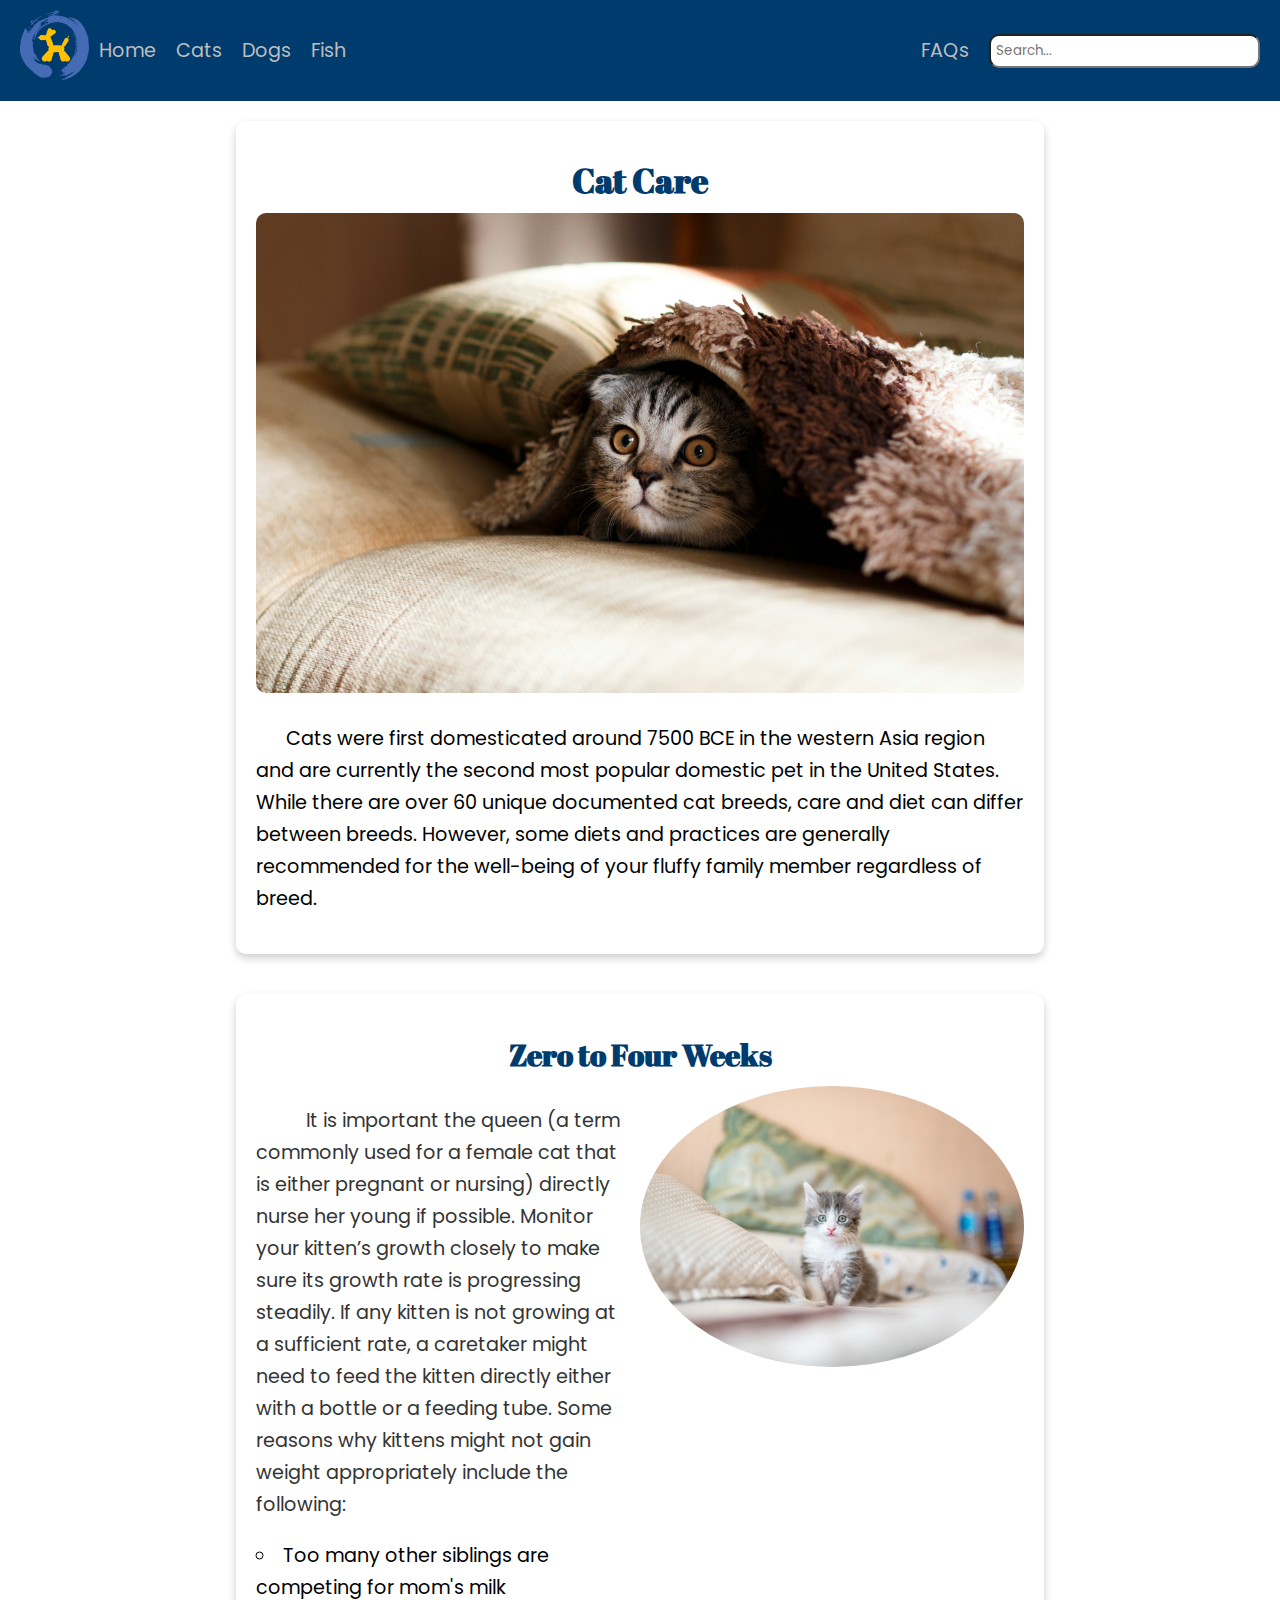
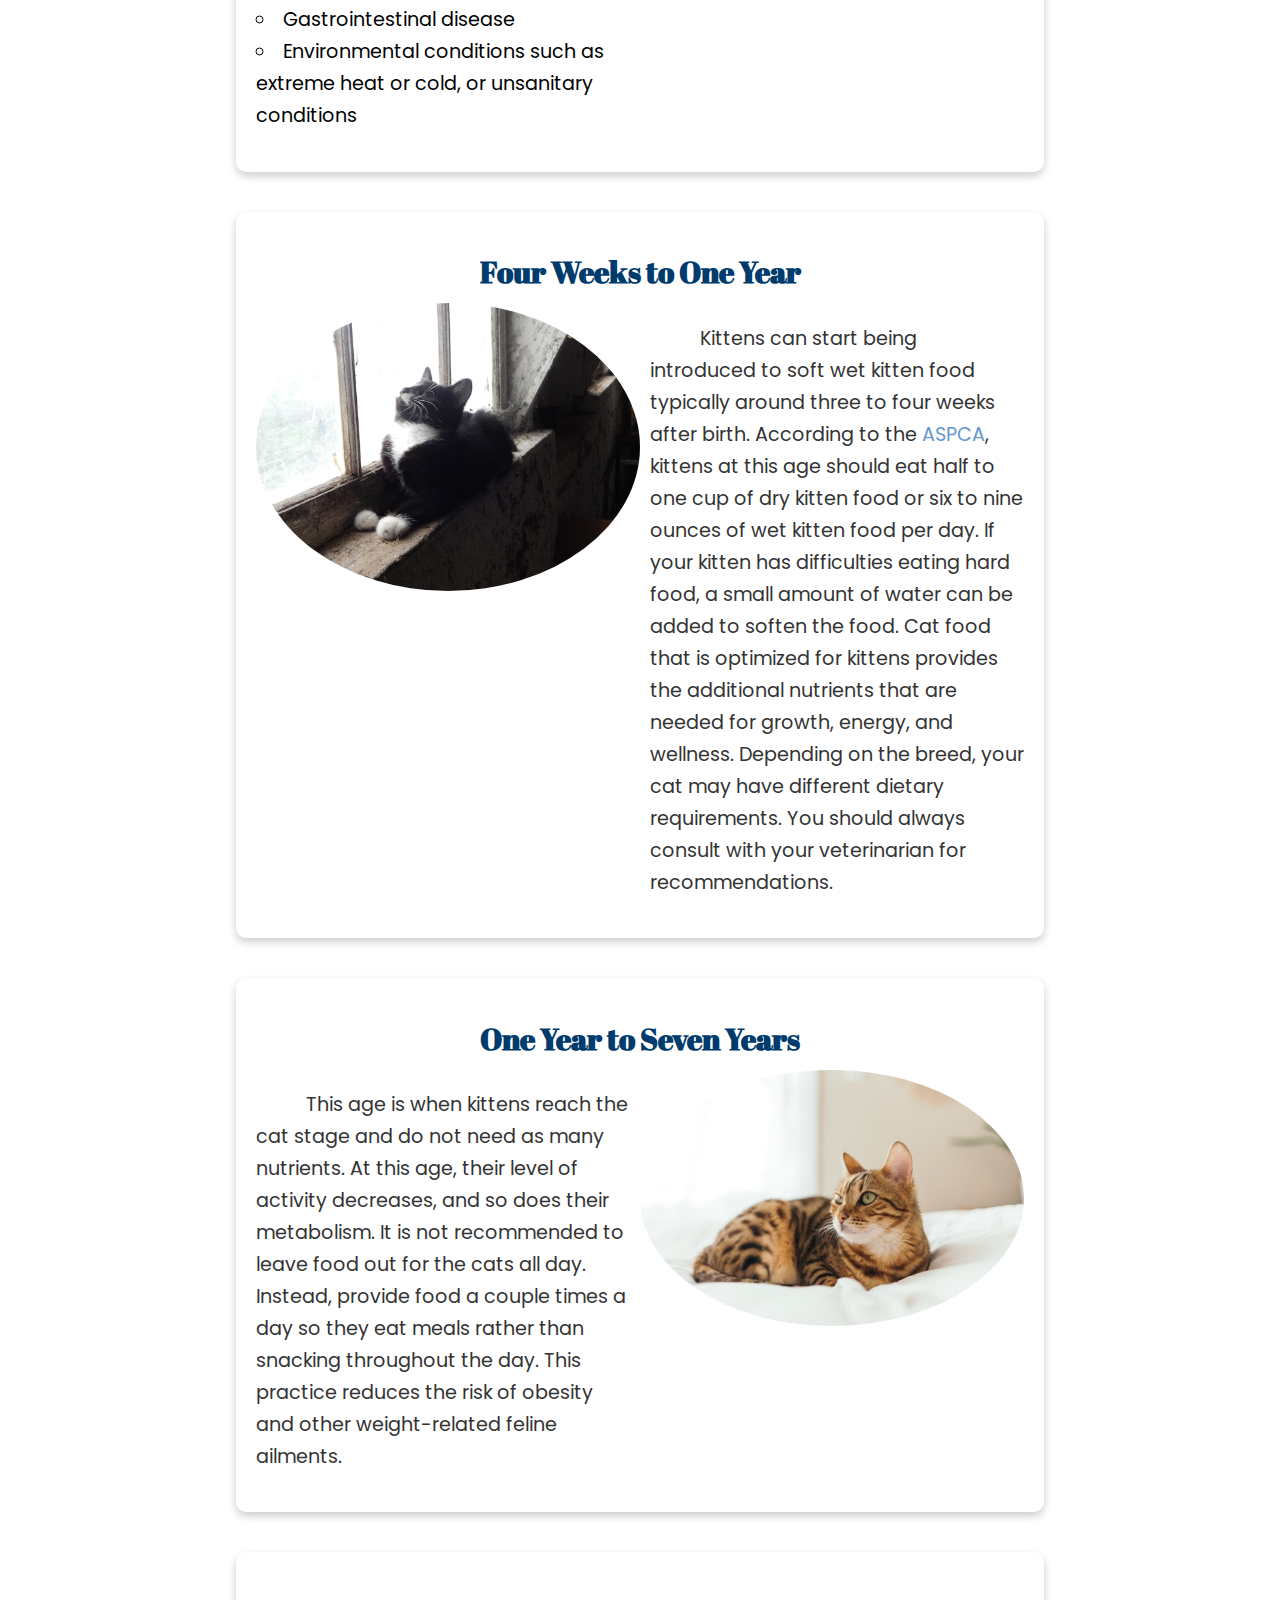
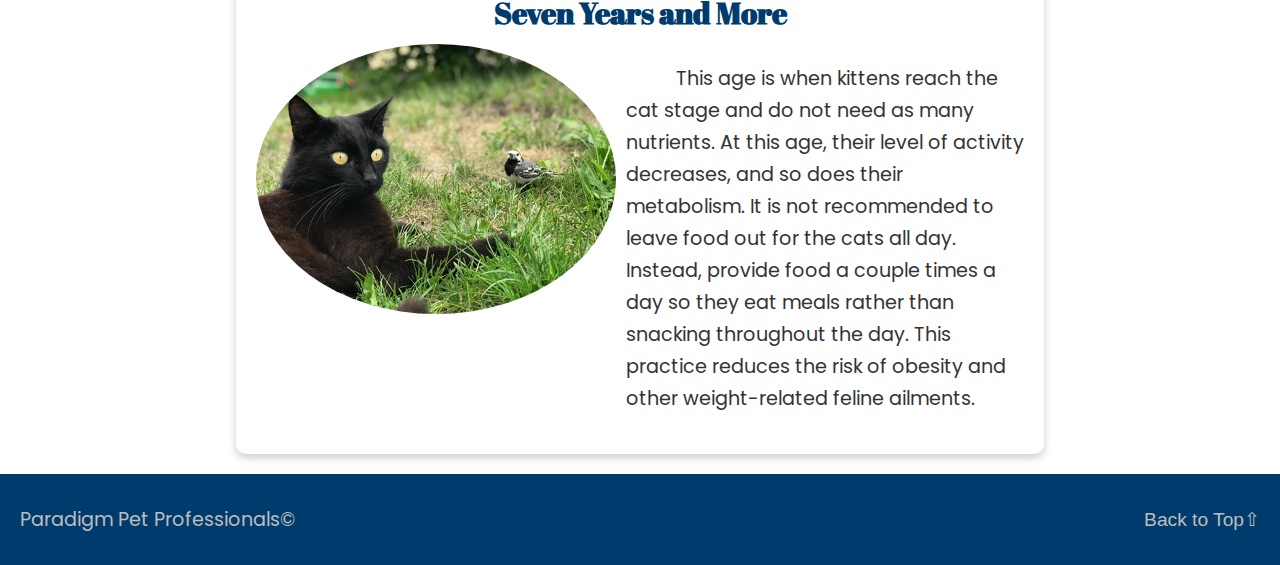
==== cats.html @ 29e00106 "added dogs" ====
<!DOCTYPE html>
<html lang="en">
	<head>
		<meta charset="UTF-8" />
		<meta name="viewport" content="width=device-width, initial-scale=1.0" />
		<title>Cats - Paradigm Pet Professionals</title>
		<link rel="stylesheet" type="text/css" href="styles.css" />
		<link rel="preconnect" href="https://fonts.googleapis.com" />
		<link rel="preconnect" href="https://fonts.gstatic.com" crossorigin />
		<link
			href="https://fonts.googleapis.com/css2?family=Abril+Fatface&family=Poppins&display=swap"
			rel="stylesheet"
		/>
	</head>
	<body>
		<div class="content-wrap">
			<header class="header">
				<div class="logo">
					<a href="index.html">
						<img src="/images/logo.png" alt="Paradigm Pet Professionals Logo" />
					</a>
				</div>
				<div class="nav-links">
					<a href="index.html">Home</a>
					<a class="cats-index" href="cats.html">Cats</a>
					<a href="dogs.html">Dogs</a>
					<a href="fish.html">Fish</a>
				</div>

				<div class="search-bar">
					<div class="nav-links">
						<a href="faqs.html">FAQs</a>
					</div>
					<input type="search" placeholder="Search..." />
				</div>
				<div class="hamburger" onclick="toggleModal(true)">
					<div></div>
					<div></div>
					<div></div>
				</div>
				<div id="myModal" class="modal">
					<div class="modal-content">
						<a href="index.html" onclick="toggleModal(false)">Home</a>
						<a href="cats.html" onclick="toggleModal(false)">Cats</a>
						<a href="dogs.html" onclick="toggleModal(false)">Dogs</a>
						<a href="fish.html" onclick="toggleModal(false)">Fish</a>
						<a href="faqs.html" onclick="toggleModal(false)">FAQs</a>
						<a class="close" onclick="toggleModal(false)">&#10539;</a>
					</div>
				</div>
			</header>

			<!-- Hero -->
			<section class="card hero-section cats">
				<h1>Cat Care</h1>
				<img src="/images/peepingCat.jpg" alt="Peeping Cat" />
				<p>
					Cats were first domesticated around 7500 BCE in the western Asia region and are
					currently the second most popular domestic pet in the United States. While there
					are over 60 unique documented cat breeds, care and diet can differ between
					breeds. However, some diets and practices are generally recommended for the
					well-being of your fluffy family member regardless of breed.
				</p>
			</section>

			<!-- Zero to Four Weeks -->
			<section class="card about-us">
				<h2>Zero to Four Weeks</h2>
				<div class="cat-box">
					<div>
						<p>
							It is important the queen (a term commonly used for a female cat that is
							either pregnant or nursing) directly nurse her young if possible.
							Monitor your kitten’s growth closely to make sure its growth rate is
							progressing steadily. If any kitten is not growing at a sufficient rate,
							a caretaker might need to feed the kitten directly either with a bottle
							or a feeding tube. Some reasons why kittens might not gain weight
							appropriately include the following:
						</p>
						<ul>
							<li>Too many other siblings are competing for mom's milk</li>
							<li>Gastrointestinal disease</li>
							<li>
								Environmental conditions such as extreme heat or cold, or unsanitary
								conditions
							</li>
						</ul>
					</div>
					<img src="/images/kitten.jpg" alt="Kitten" />
				</div>
			</section>
			<!-- Four Weeks to One Year -->
			<section class="card about-us">
				<h2>Four Weeks to One Year</h2>
				<div class="cat-box">
					<img src="/images/fourWeekCat.jpg" alt="Cat looking out window" />
					<div>
						<p>
							Kittens can start being introduced to soft wet kitten food typically
							around three to four weeks after birth. According to the
							<a
								href="https://www.aspca.org/pet-care/cat-care/cat-nutrition-tips"
								target="_blank"
								>ASPCA</a
							>, kittens at this age should eat half to one cup of dry kitten food or
							six to nine ounces of wet kitten food per day. If your kitten has
							difficulties eating hard food, a small amount of water can be added to
							soften the food. Cat food that is optimized for kittens provides the
							additional nutrients that are needed for growth, energy, and wellness.
							Depending on the breed, your cat may have different dietary
							requirements. You should always consult with your veterinarian for
							recommendations.
						</p>
					</div>
				</div>
			</section>
			<!-- One Year to Seven Years -->
			<section class="card about-us">
				<h2>One Year to Seven Years</h2>
				<div class="cat-box">
					<div>
						<p>
							This age is when kittens reach the cat stage and do not need as many
							nutrients. At this age, their level of activity decreases, and so does
							their metabolism. It is not recommended to leave food out for the cats
							all day. Instead, provide food a couple times a day so they eat meals
							rather than snacking throughout the day. This practice reduces the risk
							of obesity and other weight-related feline ailments.
						</p>
					</div>
					<img src="/images/yearOldCat.jpg" alt="Cat looking up" />
				</div>
			</section>
			<!-- Seven Years and More -->
			<section class="card about-us">
				<h2>Seven Years and More</h2>
				<div class="cat-box">
					<img src="/images/sevenYearsCat.jpg" alt="Cat laying on grass" />
					<div>
						<p>
							This age is when kittens reach the cat stage and do not need as many
							nutrients. At this age, their level of activity decreases, and so does
							their metabolism. It is not recommended to leave food out for the cats
							all day. Instead, provide food a couple times a day so they eat meals
							rather than snacking throughout the day. This practice reduces the risk
							of obesity and other weight-related feline ailments.
						</p>
					</div>
				</div>
			</section>
		</div>
		<footer class="footer">
			<p>Paradigm Pet Professionals&copy;</p>
			<div class="back-to-top" onclick="window.scrollTo({top: 0, behavior: 'smooth'});">
				Back to Top&#x21E7;
			</div>
		</footer>
		<script>
			function toggleModal(show) {
				var modal = document.getElementById('myModal');
				modal.style.display = show ? 'block' : 'none';
			}

			document
				.getElementById('consultation-form')
				.addEventListener('submit', function (event) {
					event.preventDefault();
					alert('Form submitted successfully!');
					this.reset();
				});
		</script>
	</body>
</html>
---- styles.css ----
html,
body {
	height: 100%;
	margin: 0;
	display: flex;
	flex-direction: column;
}
body {
	font-family: Arial, sans-serif;
	line-height: 2em;
}

a {
	color: #6699cc;
	text-decoration: none;
	transition: all 0.3s ease;
}

a:hover {
	color: #003b6d;
}

h1,
h2,
h3 {
	font-family: 'Abril Fatface', serif;
}
h1 {
	font-size: 2.125rem;
}
h2 {
	font-size: 1.875rem;
	color: #003b6d;
}
p,
a,
li,
ul {
	font-family: 'Poppins', sans-serif;
	font-size: 1.2rem;
	list-style: circle inside;
}
.content-wrap {
	flex: 1;
	display: flex;
	flex-direction: column;
}
.header {
	background-color: #003b6d;
	color: #bdbdbd;
	padding: 10px 20px;
	display: flex;
	justify-content: space-between;
	align-items: center;
}
.header .logo img {
	height: 70px;
}
.nav-links {
	display: flex;
	align-items: center;
	flex-grow: 1;
}
.nav-links a {
	color: #bdbdbd;
	text-decoration: none;
	padding: 0 10px;
	transition: all 0.5s ease;
}
.nav-links a:hover {
	color: #fff;
	font-size: 130%;
}
.search-bar {
	display: flex;
	align-items: center;
}
.search-bar input[type='search'] {
	padding: 5px;
	margin-left: 10px;
}
.hamburger {
	cursor: pointer;
	display: none;
	flex-direction: column;
	justify-content: space-around;
	height: 25px;
	width: 30px;
}
.hamburger div {
	height: 3px;
	background-color: #bdbdbd;
}
.modal {
	display: none;
	position: fixed;
	z-index: 1;
	left: 0;
	top: 0;
	width: 100%;
	height: 100%;
	overflow: auto;
	background-color: rgba(0, 59, 109, 0.96);
}
.modal-content {
	position: relative;
	top: 25%;
	width: 100%;
	text-align: center;
}
.modal-content a,
.close {
	font-size: 1.8rem;
	line-height: 2rem;
	padding: 10px;
	display: block;
	color: #bdbdbd;
	text-decoration: none;
	cursor: pointer;
}
.close {
	margin-top: 2rem;
	display: inline-block;
	font-size: 4.5rem !important;
}
.footer {
	background-color: #003b6d;
	color: #bdbdbd;
	padding: 10px 20px;
	display: flex;
	justify-content: space-between;
	align-items: center;
}
.card {
	box-shadow: 0 4px 8px 0 rgba(0, 0, 0, 0.2);
	max-width: 60%;
	margin: 20px auto;
	padding: 20px;
	text-align: center;
	background: white;
	border-radius: 10px;
}

.hero-section h1 {
	color: #003b6d;
	margin-bottom: 0.5em;
}
.hero-section img {
	width: 100%;
	border-radius: 10px;
}

.about-us h2 {
	color: #003b6d;
	margin-bottom: 0.5em;
}

.about-us p {
	text-indent: 50px;
	text-align: left;
	color: #333;
	margin-bottom: 1em;
}

.about-us ul {
	text-align: left;
	list-style: inside square;
	padding-left: 0;
}

.about-us a {
	color: #6699cc;
	text-decoration: none;
	transition: color 0.3s ease;
}

.about-us a:hover {
	color: #003b6d;
}

.consultation-form form {
	max-width: 500px;
	margin: auto;
}
.consultation-form input,
.consultation-form textarea,
.consultation-form button {
	width: 100%;
	padding: 10px;
	margin: 10px 0;
	box-sizing: border-box;
}
.consultation-form input::placeholder,
.consultation-form textarea::placeholder {
	color: #aaa;
}
.consultation-form button {
	background-color: #6699cc;
	border-radius: 10px;
	font-family: 'Poppins', sans-serif;
	font-size: 1.2rem;
}

.btn {
	font-family: Arial, Helvetica, sans-serif;
	text-transform: uppercase;
}
.btn:hover .btn-slide-show-text1 {
	margin-left: 65px;
}
.btn-rect-to-round {
	height: 55px;
	width: 200px;
	font-size: 16px;
	font-weight: 600;
	background: transparent;
	cursor: pointer;
	transition: all 0.3s ease-in 0s;
}
.btn-rect-to-round:hover {
	border-radius: 60px;
	color: rgb(255, 255, 255);
}
.btn-rect-to-round--blue {
	border: 2px solid #6699cc;
}
.btn-rect-to-round--blue:hover {
	border-color: #6699cc;
	background: #6699cc;
}

.back-to-top {
	cursor: pointer;
	font-size: 1.2rem;
}

.search-bar input {
	border-radius: 10px;
	font-family: 'Poppins', sans-serif;
}

/* Services */
.squircles-container h2 {
	color: #003b6d;
}

.squircles-container {
	display: flex;
	justify-content: space-around;
	flex-wrap: wrap;
}

.squircle {
	background-color: #6699cc;
	color: #fff !important;
	border-radius: 50%;
	border: solid #003b6d 3px;
	width: 275px;
	height: auto;
	display: flex;
	align-items: center;
	justify-content: center;
	margin: 10px;
	padding: 1.6rem;
	box-sizing: border-box;
	text-align: center !important;
	flex: 0 0 auto;
	text-indent: 0 !important;
	font-size: 1rem;
	transition: all 0.5s ease;
}
.squircle:hover {
	border: solid #333 3px;
	border-radius: 15%;
}
textarea {
	height: 200px;
	resize: none;
	border-radius: 10px;
}
input {
	border-radius: 10px;
}

.cats p {
	text-align: left;
	text-indent: 30px;
}

.cat-box {
	display: flex;
	gap: 10px;
	justify-content: space-between;
}
.cat-box img {
	width: 50%;
	height: 50%;
	border-radius: 50%;
}

.dog-box {
	display: flex;
	flex-direction: column;
}
.dog-box img {
	border-radius: 10px;
}

.vac {
	flex-direction: row !important;
}

.vac img {
	width: 300px;
	height: 300px;
	object-fit: cover;
	border-radius: 50%;
}

@media screen and (min-width: 3840px) {
	.card {
		width: 35% !important;
	}
}

@media screen and (max-width: 768px) {
	.nav-links,
	.search-bar {
		display: none;
	}
	.hamburger {
		display: flex;
	}
	.card {
		min-width: 80%;
	}

	p,
	li,
	ul,
	a {
		font-size: 1rem;
	}

	h1 {
		font-size: 2rem;
	}

	.squircles-container {
		flex-direction: column;
	}

	.squircle {
		margin: 10px auto;
	}

	.cat-box {
		flex-direction: column;
	}
	.cat-box img {
		width: auto;
	}
}
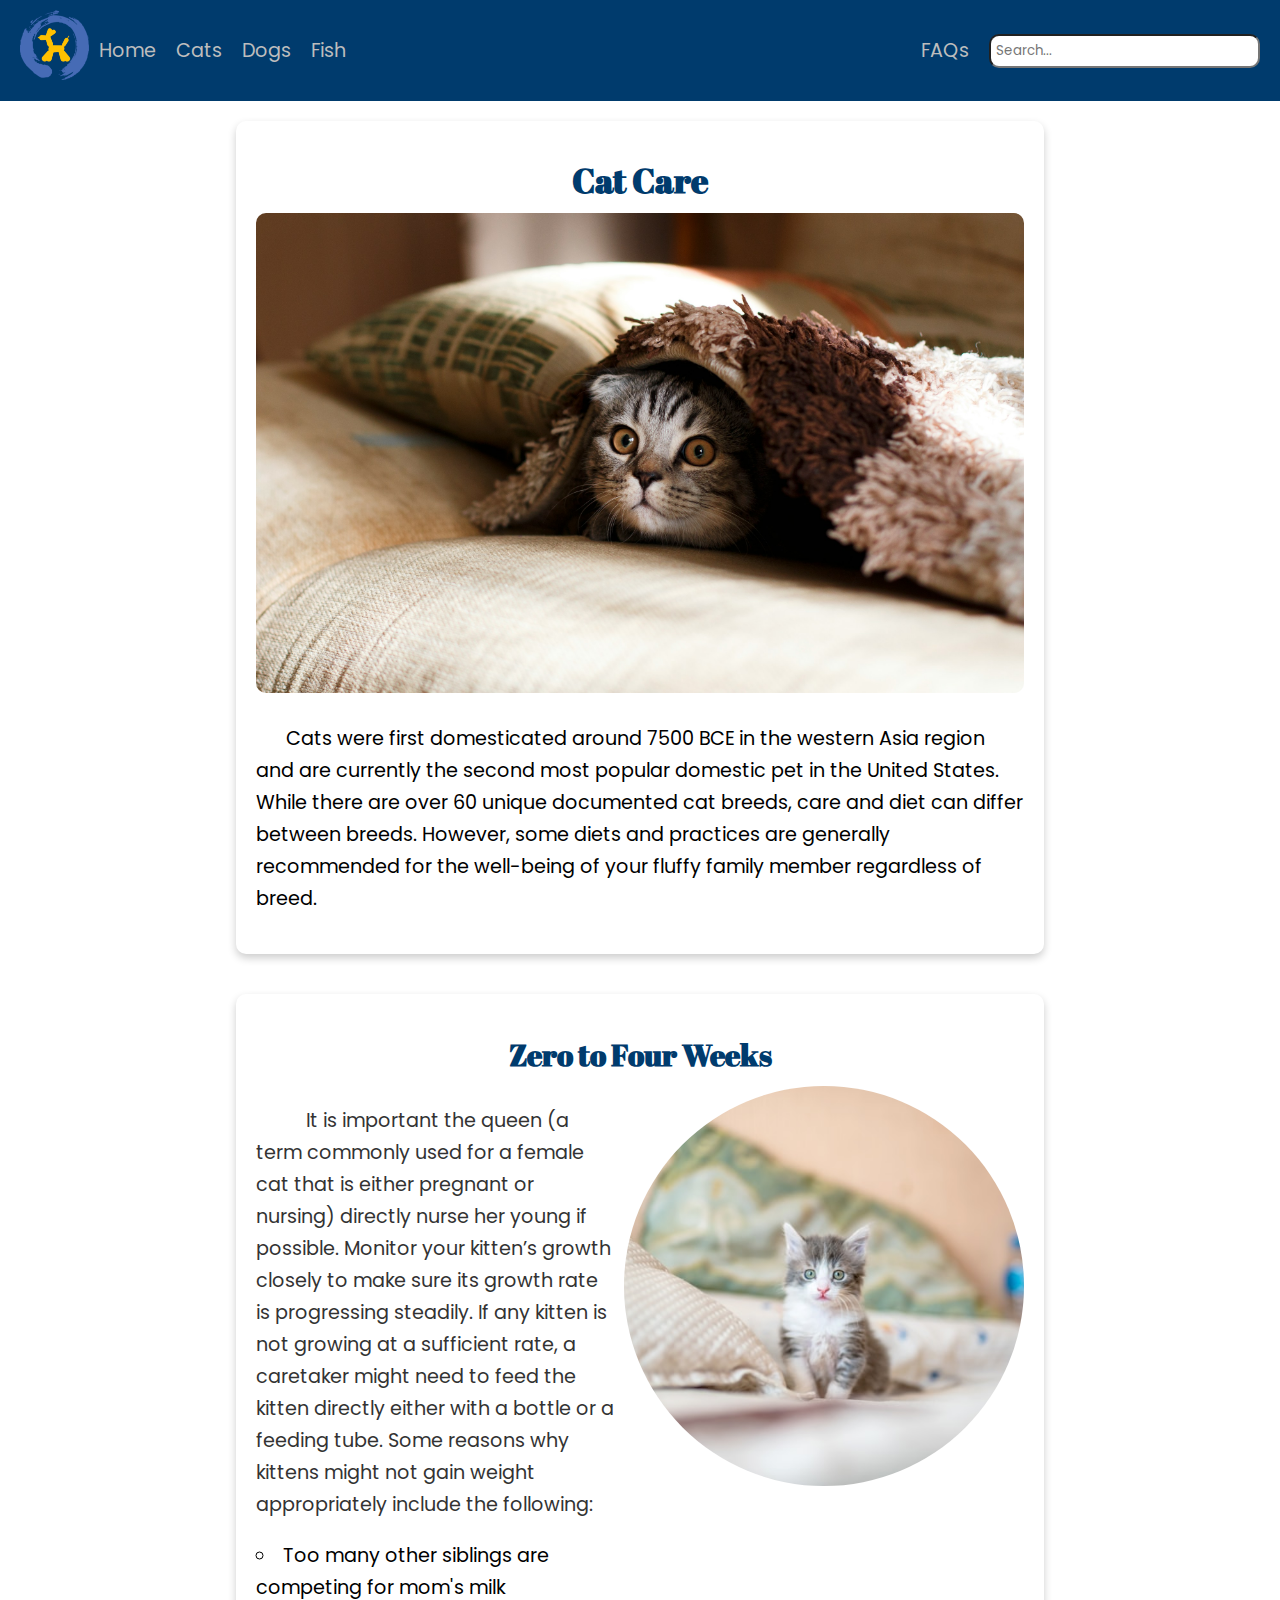
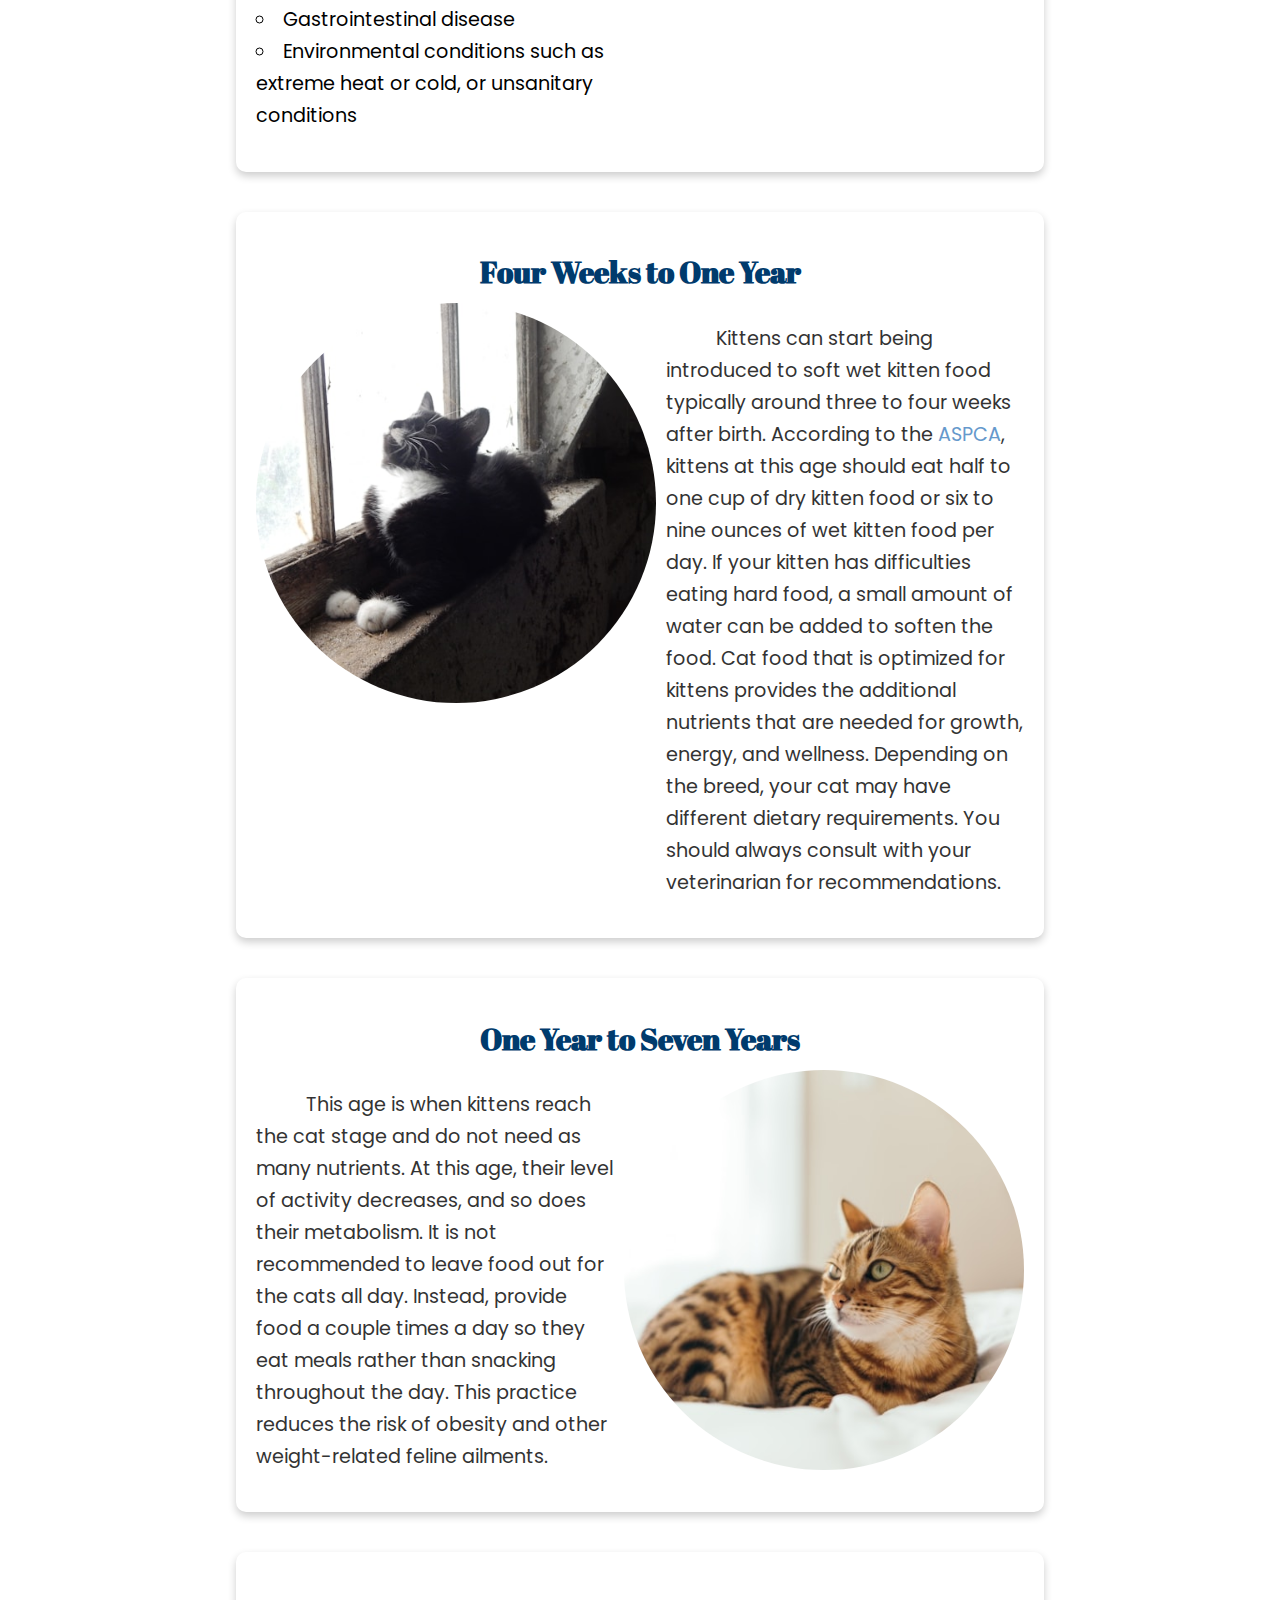
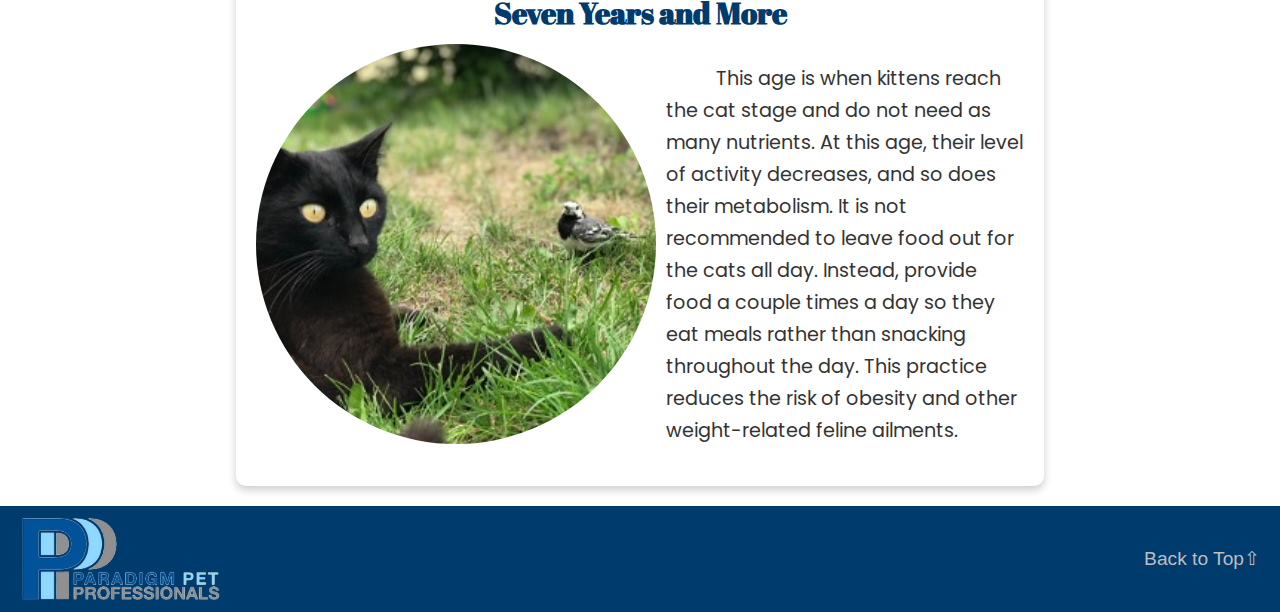
==== commit 8e7fe0be: "finished faqs" ====
--- a/cats.html
+++ b/cats.html
@@ -150,7 +150,8 @@
 			</section>
 		</div>
 		<footer class="footer">
-			<p>Paradigm Pet Professionals&copy;</p>
+			<!-- <p>Paradigm Pet Professionals&copy;</p> -->
+			<img class="footerLogo" src="images/footerLogo.png" alt="Company Logo" />
 			<div class="back-to-top" onclick="window.scrollTo({top: 0, behavior: 'smooth'});">
 				Back to Top&#x21E7;
 			</div>
--- a/styles.css
+++ b/styles.css
@@ -293,8 +293,9 @@
 	justify-content: space-between;
 }
 .cat-box img {
-	width: 50%;
-	height: 50%;
+	width: 25rem;
+	height: 25rem;
+	object-fit: cover;
 	border-radius: 50%;
 }
 
@@ -317,6 +318,11 @@
 	border-radius: 50%;
 }
 
+.footerLogo {
+	width: 200px;
+	filter: brightness(1.4);
+}
+
 @media screen and (min-width: 3840px) {
 	.card {
 		width: 35% !important;
@@ -359,5 +365,16 @@
 	}
 	.cat-box img {
 		width: auto;
-	}
-}
+		height: auto;
+		object-fit: cover;
+		border-radius: 50%;
+	}
+
+	.vac {
+		flex-direction: column !important;
+	}
+	.footerLogo {
+		width: 100px;
+		filter: brightness(1.4);
+	}
+}
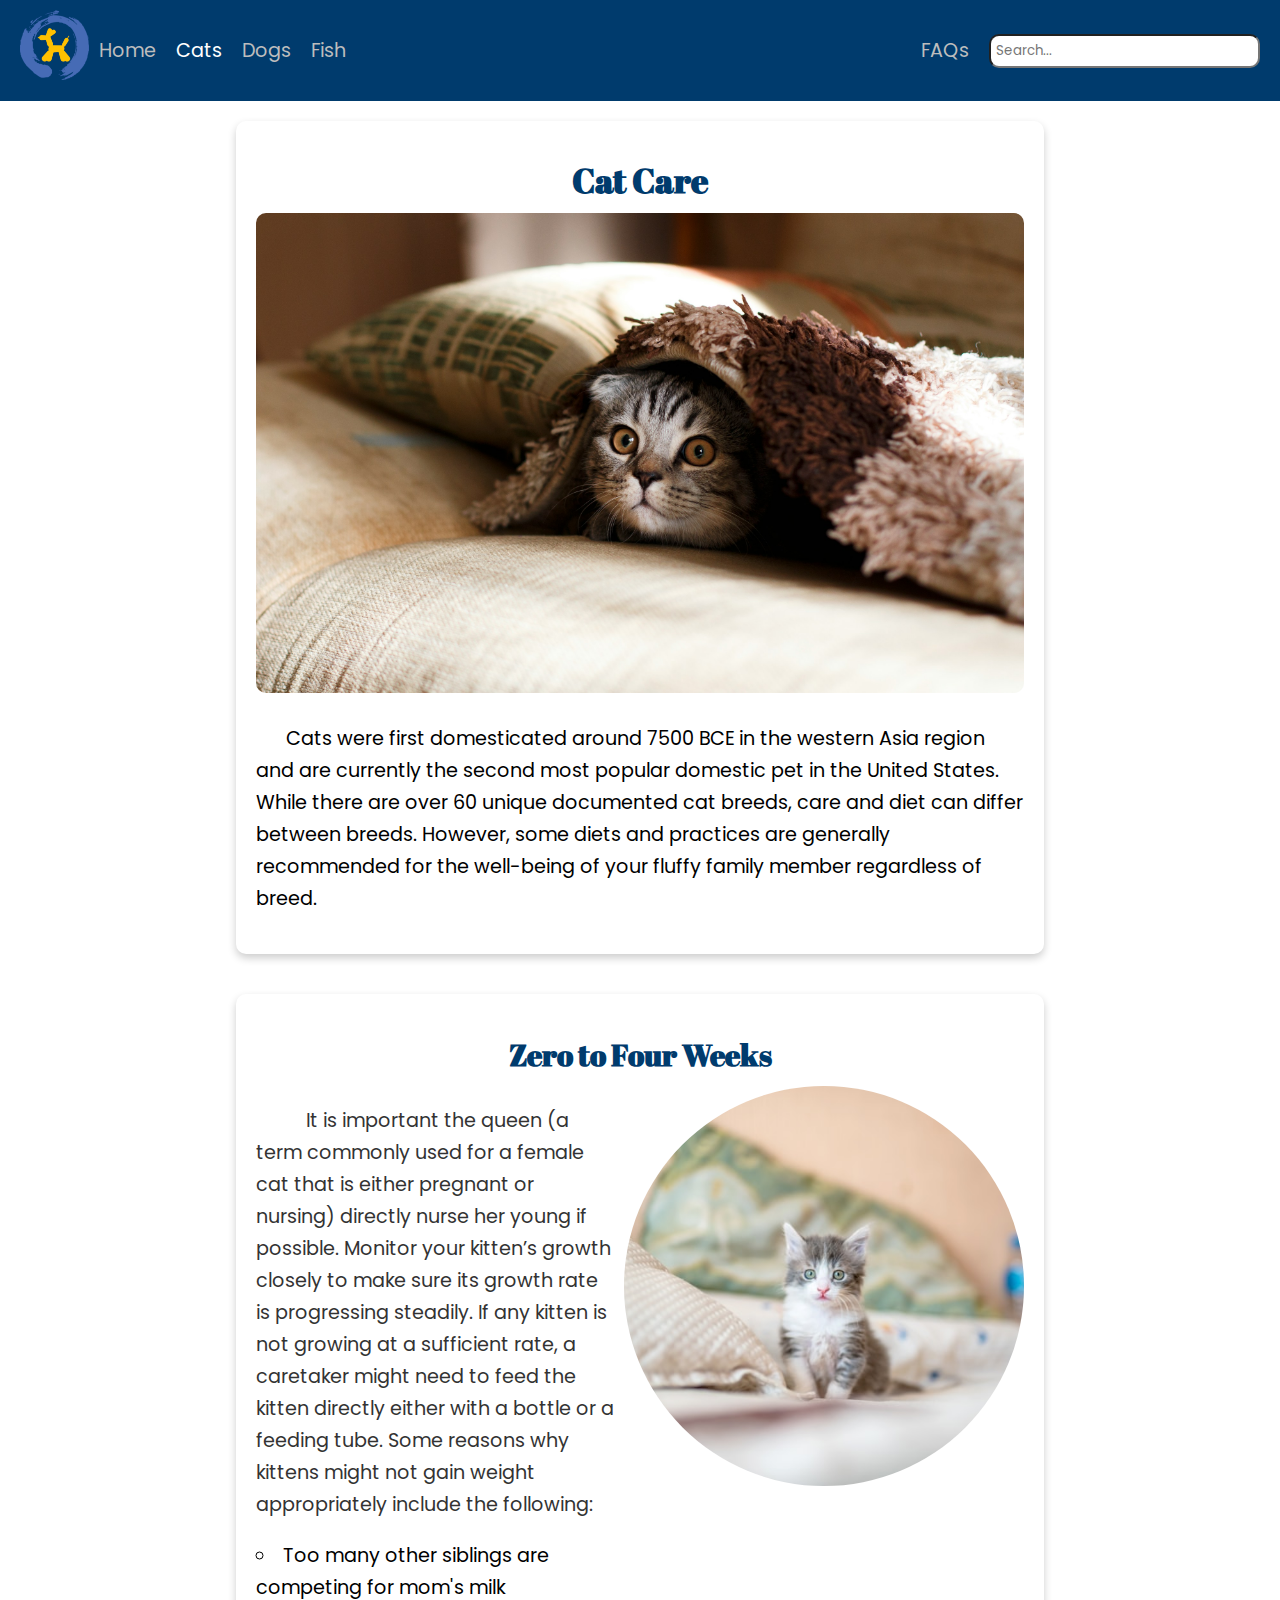
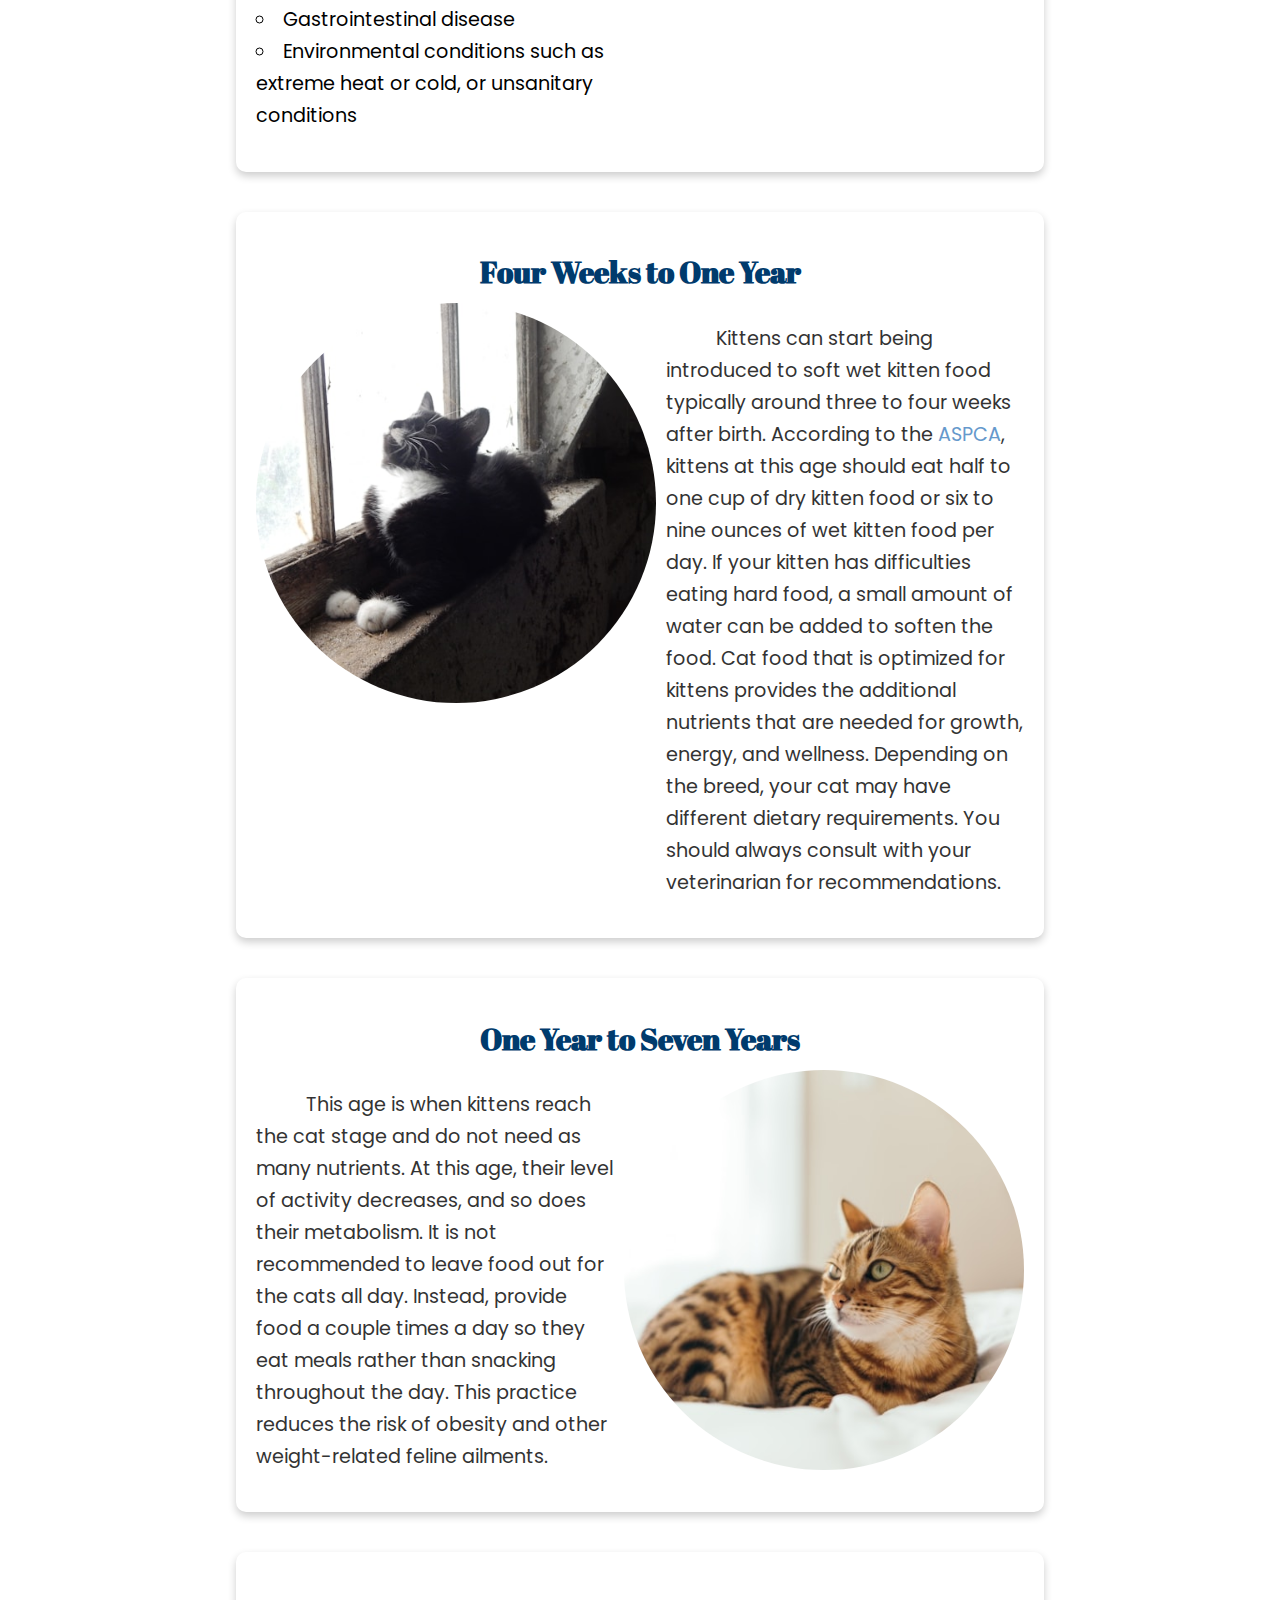
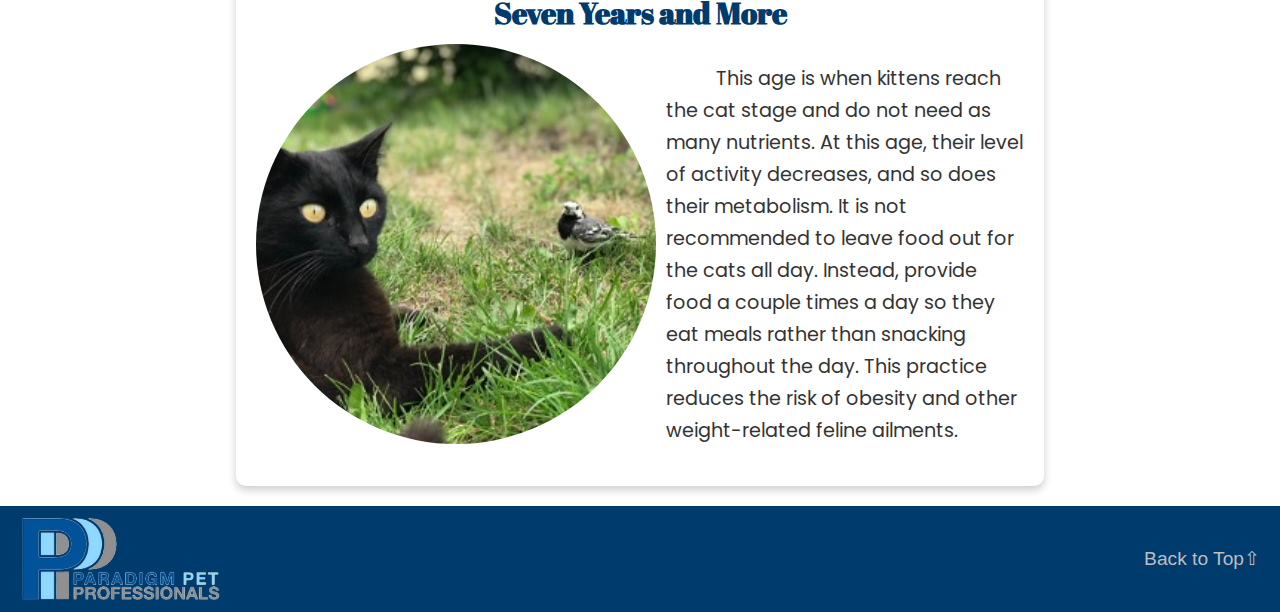
==== commit 73da75df: "finished version 1" ====
--- a/cats.html
+++ b/cats.html
@@ -22,7 +22,7 @@
 				</div>
 				<div class="nav-links">
 					<a href="index.html">Home</a>
-					<a class="cats-index" href="cats.html">Cats</a>
+					<a class="active" href="cats.html">Cats</a>
 					<a href="dogs.html">Dogs</a>
 					<a href="fish.html">Fish</a>
 				</div>
--- a/styles.css
+++ b/styles.css
@@ -70,6 +70,10 @@
 .nav-links a:hover {
 	color: #fff;
 	font-size: 130%;
+}
+
+.nav-links a.active {
+	color: white; /* or any color you want for the active state */
 }
 .search-bar {
 	display: flex;
